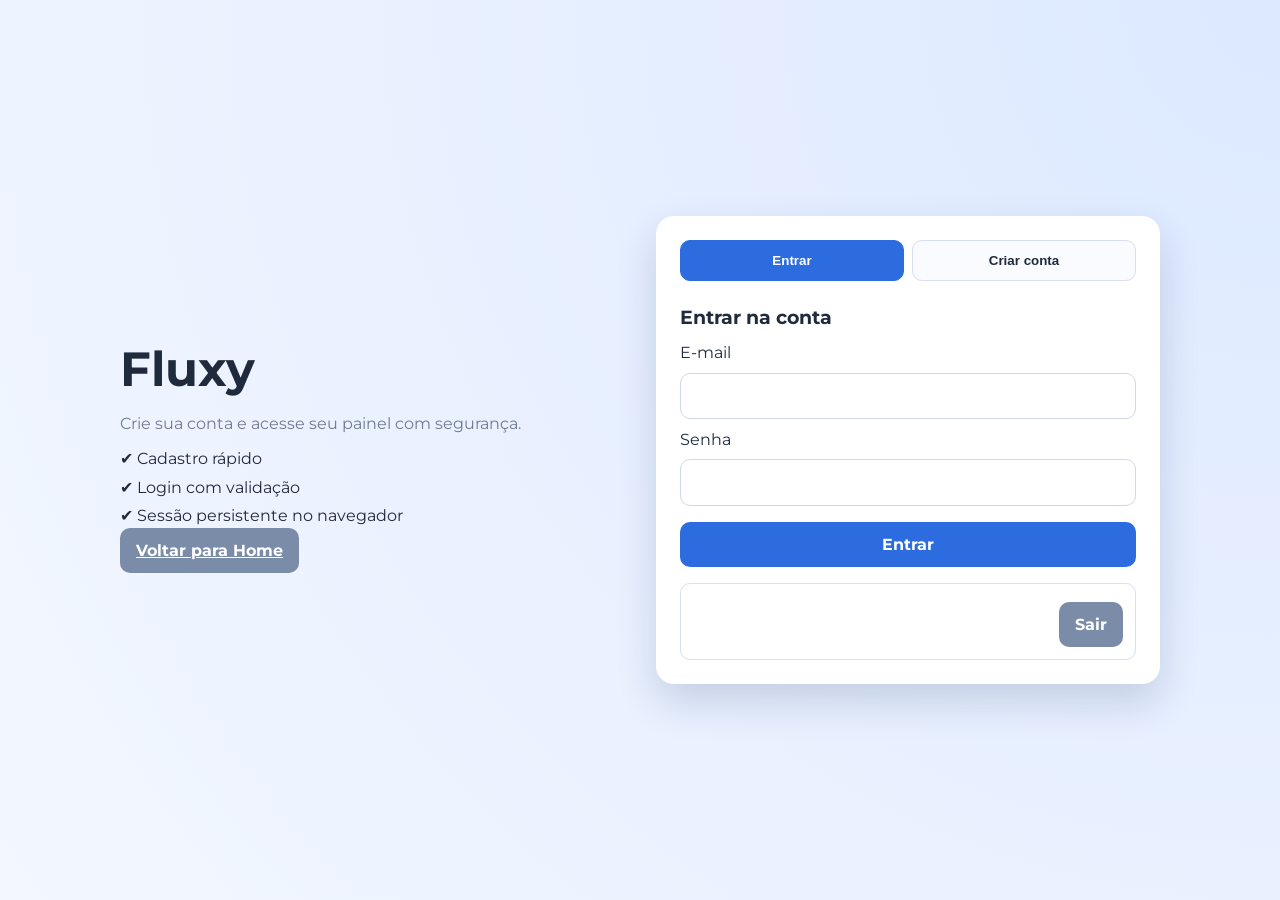
==== auth.html @ 10b09136 "Mantém home e redireciona botões para tela de autenticação" ====
<!DOCTYPE html>
<html lang="pt-BR">
<head>
  <meta charset="UTF-8" />
  <meta name="viewport" content="width=device-width, initial-scale=1.0" />
  <title>Fluxy - Cadastro e Login</title>
  <link rel="preconnect" href="https://fonts.googleapis.com" />
  <link rel="preconnect" href="https://fonts.gstatic.com" crossorigin />
  <link href="https://fonts.googleapis.com/css2?family=Montserrat:wght@400;500;600;700&display=swap" rel="stylesheet" />
  <link rel="stylesheet" href="style.css" />
</head>
<body>
  <main class="auth-layout">
    <section class="auth-hero">
      <h1>Fluxy</h1>
      <p>Crie sua conta e acesse seu painel com segurança.</p>
      <ul>
        <li>✔ Cadastro rápido</li>
        <li>✔ Login com validação</li>
        <li>✔ Sessão persistente no navegador</li>
      </ul>
      <a class="btn btn-secondary" href="index.html">Voltar para Home</a>
    </section>

    <section class="auth-card" aria-live="polite">
      <div class="tabs" role="tablist" aria-label="Autenticação">
        <button id="tab-login" class="tab is-active" type="button" role="tab" aria-selected="true" aria-controls="panel-login">Entrar</button>
        <button id="tab-register" class="tab" type="button" role="tab" aria-selected="false" aria-controls="panel-register">Criar conta</button>
      </div>

      <form id="panel-login" class="form is-active" role="tabpanel" aria-labelledby="tab-login" novalidate>
        <h2>Entrar na conta</h2>
        <label for="login-email">E-mail</label>
        <input id="login-email" name="email" type="email" autocomplete="email" required />

        <label for="login-password">Senha</label>
        <input id="login-password" name="password" type="password" autocomplete="current-password" minlength="6" required />

        <button type="submit" class="btn">Entrar</button>
      </form>

      <form id="panel-register" class="form" role="tabpanel" aria-labelledby="tab-register" hidden novalidate>
        <h2>Criar conta</h2>
        <label for="register-name">Nome</label>
        <input id="register-name" name="name" type="text" autocomplete="name" minlength="2" required />

        <label for="register-email">E-mail</label>
        <input id="register-email" name="email" type="email" autocomplete="email" required />

        <label for="register-password">Senha</label>
        <input id="register-password" name="password" type="password" autocomplete="new-password" minlength="6" required />

        <label for="register-confirm">Confirmar senha</label>
        <input id="register-confirm" name="confirmPassword" type="password" autocomplete="new-password" minlength="6" required />

        <button type="submit" class="btn">Criar conta</button>
      </form>

      <div id="auth-message" class="message" hidden></div>
      <div id="session-box" class="session" hidden>
        <p id="session-text"></p>
        <button id="logout-btn" class="btn btn-secondary" type="button">Sair</button>
      </div>
    </section>
  </main>

  <script src="script.js"></script>
</body>
</html>
---- style.css ----
:root {
  --bg: #f3f7ff;
  --card: #ffffff;
  --primary: #2d6cdf;
  --primary-dark: #1e4fb0;
  --text: #1f2a3d;
  --muted: #6e7b91;
  --error: #d64545;
  --success: #188b4b;
}

* {
  box-sizing: border-box;
}

body {
  margin: 0;
  font-family: "Montserrat", sans-serif;
  background: radial-gradient(circle at top right, #dce9ff, var(--bg));
  color: var(--text);
  min-height: 100vh;
}

.auth-layout {
  min-height: 100vh;
  width: min(1040px, 92%);
  margin: 0 auto;
  display: grid;
  gap: 2rem;
  align-items: center;
  grid-template-columns: repeat(auto-fit, minmax(300px, 1fr));
  padding: 2rem 0;
}

.auth-hero h1 {
  margin: 0;
  font-size: clamp(2rem, 6vw, 3rem);
}

.auth-hero p {
  color: var(--muted);
  margin: 1rem 0;
}

.auth-hero ul {
  padding: 0;
  list-style: none;
  display: grid;
  gap: 0.6rem;
}

.auth-card {
  background: var(--card);
  border-radius: 18px;
  box-shadow: 0 18px 40px rgba(14, 39, 80, 0.16);
  padding: 1.5rem;
}

.tabs {
  display: grid;
  grid-template-columns: 1fr 1fr;
  gap: 0.5rem;
  margin-bottom: 1rem;
}

.tab {
  border: 1px solid #d7dff0;
  border-radius: 10px;
  background: #f9fbff;
  color: var(--text);
  font-weight: 600;
  padding: 0.75rem;
  cursor: pointer;
}

.tab.is-active {
  background: var(--primary);
  color: #fff;
  border-color: var(--primary);
}

.form {
  display: none;
}

.form.is-active {
  display: grid;
  gap: 0.65rem;
}

.form h2 {
  margin: 0.5rem 0 0.25rem;
  font-size: 1.2rem;
}

input {
  border: 1px solid #cfd8eb;
  border-radius: 10px;
  padding: 0.8rem;
  font: inherit;
}

input:focus {
  outline: 2px solid #b8cdff;
  border-color: var(--primary);
}

.btn {
  margin-top: 0.4rem;
  border: none;
  border-radius: 10px;
  padding: 0.8rem 1rem;
  font: inherit;
  font-weight: 700;
  color: #fff;
  background: var(--primary);
  cursor: pointer;
}

.btn:hover {
  background: var(--primary-dark);
}

.btn-secondary {
  background: #7b8ca8;
}

.btn-secondary:hover {
  background: #5d6f8d;
}

.message {
  margin-top: 1rem;
  padding: 0.75rem;
  border-radius: 10px;
  font-weight: 500;
}

.message.success {
  background: #e8f8ef;
  color: var(--success);
}

.message.error {
  background: #ffeaea;
  color: var(--error);
}

.session {
  margin-top: 1rem;
  border: 1px solid #d7dff0;
  border-radius: 10px;
  padding: 0.75rem;
  display: flex;
  align-items: center;
  justify-content: space-between;
  gap: 1rem;
}
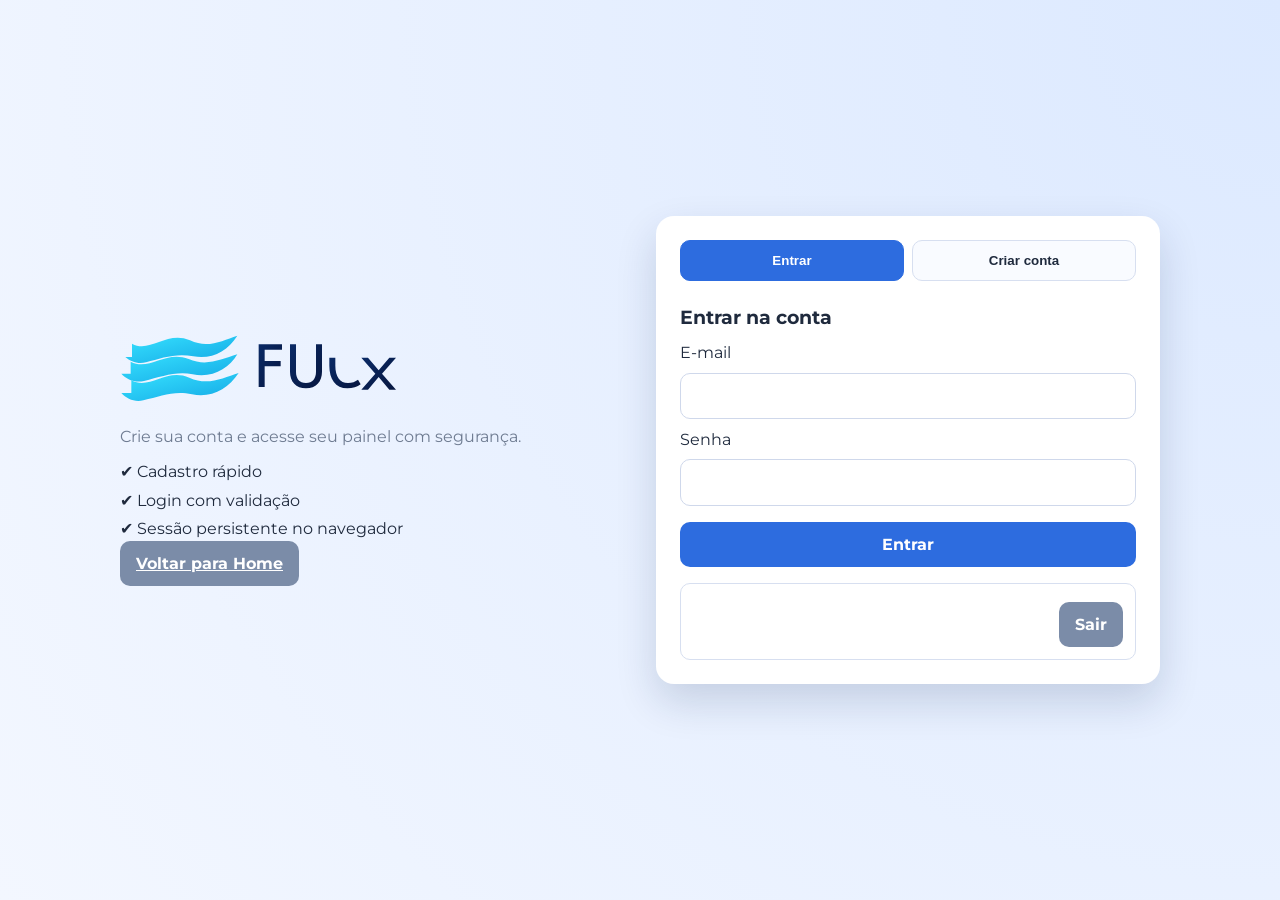
==== commit 838d9e5f: "Aplica logo da Fluxy no site e na tela de autenticação" ====
--- a/auth.html
+++ b/auth.html
@@ -12,7 +12,7 @@
 <body>
   <main class="auth-layout">
     <section class="auth-hero">
-      <h1>Fluxy</h1>
+      <img src="assets/fluxy-logo.svg" alt="Fluxy" class="logo-auth" />
       <p>Crie sua conta e acesse seu painel com segurança.</p>
       <ul>
         <li>✔ Cadastro rápido</li>
--- a/style.css
+++ b/style.css
@@ -156,3 +156,8 @@
   justify-content: space-between;
   gap: 1rem;
 }
+
+.logo-auth {
+  width: min(280px, 75vw);
+  height: auto;
+}
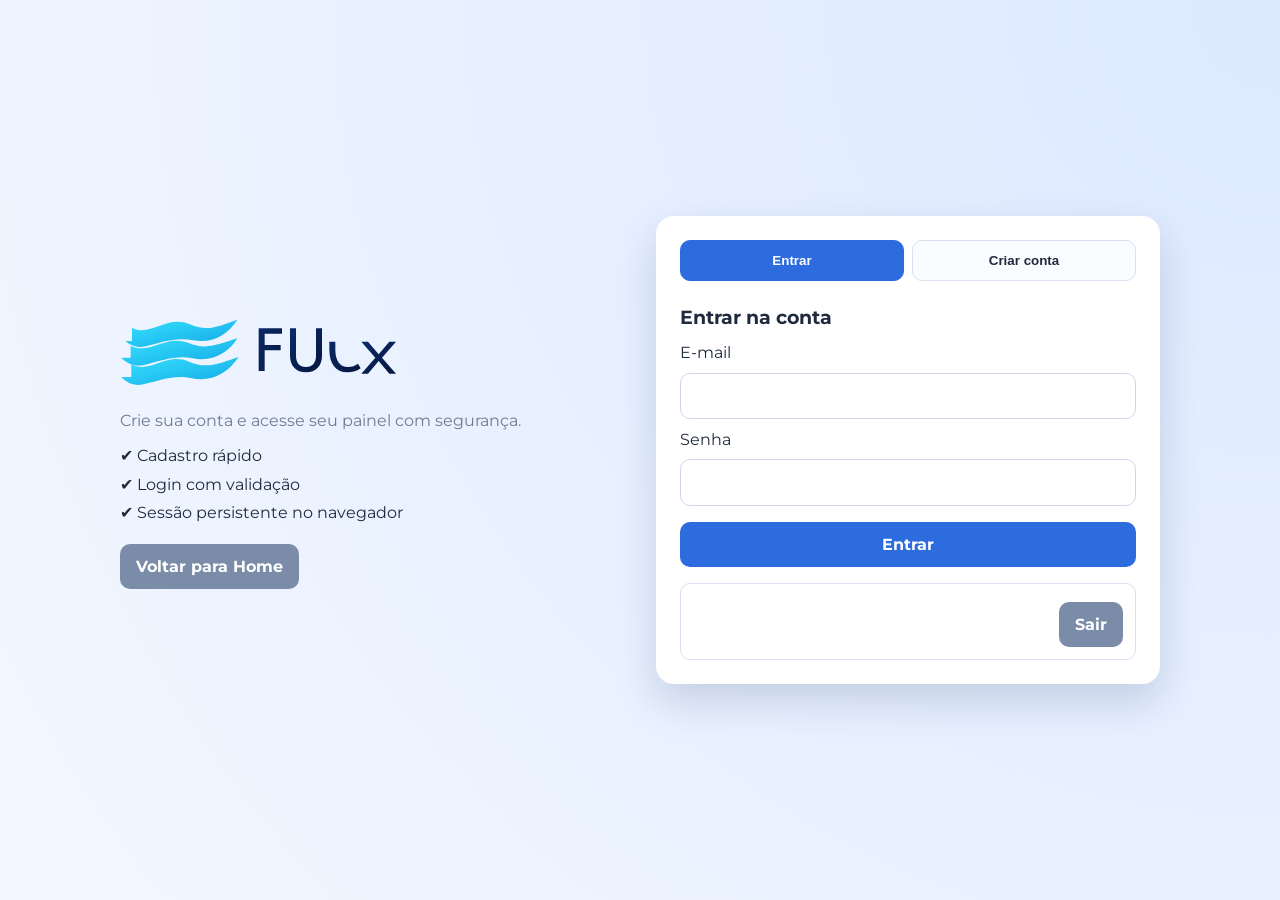
==== commit d9721399: "Merge branch 'main' into codex/add-account-creation-and-login-features-5rzhe7" ====
--- a/auth.html
+++ b/auth.html
@@ -30,6 +30,7 @@
 
       <form id="panel-login" class="form is-active" role="tabpanel" aria-labelledby="tab-login" novalidate>
         <h2>Entrar na conta</h2>
+
         <label for="login-email">E-mail</label>
         <input id="login-email" name="email" type="email" autocomplete="email" required />
 
@@ -41,6 +42,7 @@
 
       <form id="panel-register" class="form" role="tabpanel" aria-labelledby="tab-register" hidden novalidate>
         <h2>Criar conta</h2>
+
         <label for="register-name">Nome</label>
         <input id="register-name" name="name" type="text" autocomplete="name" minlength="2" required />
 
@@ -57,6 +59,7 @@
       </form>
 
       <div id="auth-message" class="message" hidden></div>
+
       <div id="session-box" class="session" hidden>
         <p id="session-text"></p>
         <button id="logout-btn" class="btn btn-secondary" type="button">Sair</button>
@@ -66,4 +69,4 @@
 
   <script src="script.js"></script>
 </body>
-</html>
+</html>
--- a/style.css
+++ b/style.css
@@ -32,9 +32,9 @@
   padding: 2rem 0;
 }
 
-.auth-hero h1 {
-  margin: 0;
-  font-size: clamp(2rem, 6vw, 3rem);
+.logo-auth {
+  width: min(280px, 75vw);
+  height: auto;
 }
 
 .auth-hero p {
@@ -115,6 +115,9 @@
   color: #fff;
   background: var(--primary);
   cursor: pointer;
+  text-decoration: none;
+  display: inline-block;
+  text-align: center;
 }
 
 .btn:hover {
@@ -155,9 +158,4 @@
   align-items: center;
   justify-content: space-between;
   gap: 1rem;
-}
-
-.logo-auth {
-  width: min(280px, 75vw);
-  height: auto;
-}
+}
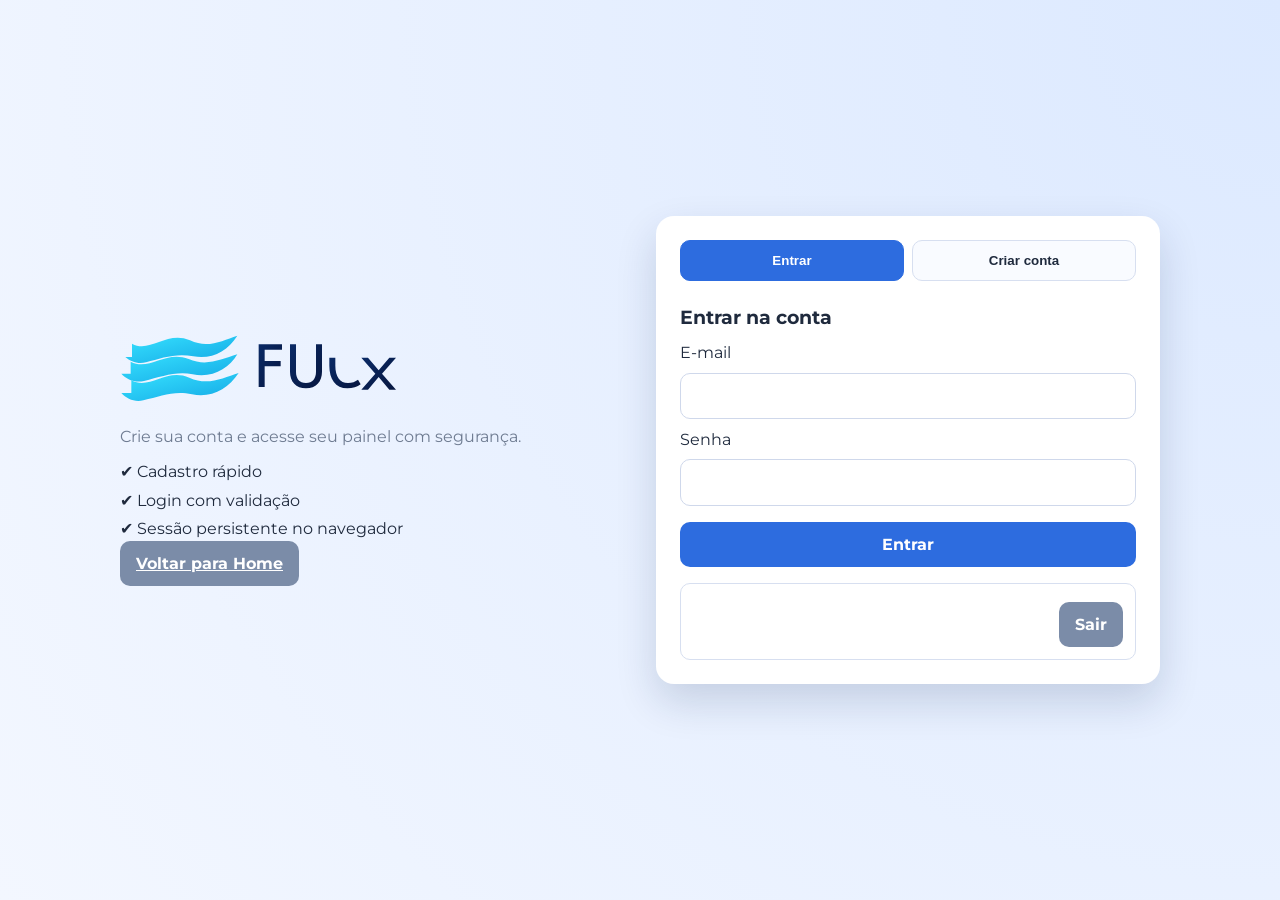
==== commit 0040e2db: "Reorganiza CSS em estrutura clara de estilos por página" ====
--- a/auth.html
+++ b/auth.html
@@ -7,7 +7,7 @@
   <link rel="preconnect" href="https://fonts.googleapis.com" />
   <link rel="preconnect" href="https://fonts.gstatic.com" crossorigin />
   <link href="https://fonts.googleapis.com/css2?family=Montserrat:wght@400;500;600;700&display=swap" rel="stylesheet" />
-  <link rel="stylesheet" href="style.css" />
+  <link rel="stylesheet" href="styles/auth.css" />
 </head>
 <body>
   <main class="auth-layout">
@@ -30,7 +30,6 @@
 
       <form id="panel-login" class="form is-active" role="tabpanel" aria-labelledby="tab-login" novalidate>
         <h2>Entrar na conta</h2>
-
         <label for="login-email">E-mail</label>
         <input id="login-email" name="email" type="email" autocomplete="email" required />
 
@@ -42,7 +41,6 @@
 
       <form id="panel-register" class="form" role="tabpanel" aria-labelledby="tab-register" hidden novalidate>
         <h2>Criar conta</h2>
-
         <label for="register-name">Nome</label>
         <input id="register-name" name="name" type="text" autocomplete="name" minlength="2" required />
 
@@ -59,7 +57,6 @@
       </form>
 
       <div id="auth-message" class="message" hidden></div>
-
       <div id="session-box" class="session" hidden>
         <p id="session-text"></p>
         <button id="logout-btn" class="btn btn-secondary" type="button">Sair</button>
@@ -69,4 +66,4 @@
 
   <script src="script.js"></script>
 </body>
-</html>+</html>
--- a/styles/auth.css
+++ b/styles/auth.css
@@ -0,0 +1,163 @@
+:root {
+  --bg: #f3f7ff;
+  --card: #ffffff;
+  --primary: #2d6cdf;
+  --primary-dark: #1e4fb0;
+  --text: #1f2a3d;
+  --muted: #6e7b91;
+  --error: #d64545;
+  --success: #188b4b;
+}
+
+* {
+  box-sizing: border-box;
+}
+
+body {
+  margin: 0;
+  font-family: "Montserrat", sans-serif;
+  background: radial-gradient(circle at top right, #dce9ff, var(--bg));
+  color: var(--text);
+  min-height: 100vh;
+}
+
+.auth-layout {
+  min-height: 100vh;
+  width: min(1040px, 92%);
+  margin: 0 auto;
+  display: grid;
+  gap: 2rem;
+  align-items: center;
+  grid-template-columns: repeat(auto-fit, minmax(300px, 1fr));
+  padding: 2rem 0;
+}
+
+.auth-hero h1 {
+  margin: 0;
+  font-size: clamp(2rem, 6vw, 3rem);
+}
+
+.auth-hero p {
+  color: var(--muted);
+  margin: 1rem 0;
+}
+
+.auth-hero ul {
+  padding: 0;
+  list-style: none;
+  display: grid;
+  gap: 0.6rem;
+}
+
+.auth-card {
+  background: var(--card);
+  border-radius: 18px;
+  box-shadow: 0 18px 40px rgba(14, 39, 80, 0.16);
+  padding: 1.5rem;
+}
+
+.tabs {
+  display: grid;
+  grid-template-columns: 1fr 1fr;
+  gap: 0.5rem;
+  margin-bottom: 1rem;
+}
+
+.tab {
+  border: 1px solid #d7dff0;
+  border-radius: 10px;
+  background: #f9fbff;
+  color: var(--text);
+  font-weight: 600;
+  padding: 0.75rem;
+  cursor: pointer;
+}
+
+.tab.is-active {
+  background: var(--primary);
+  color: #fff;
+  border-color: var(--primary);
+}
+
+.form {
+  display: none;
+}
+
+.form.is-active {
+  display: grid;
+  gap: 0.65rem;
+}
+
+.form h2 {
+  margin: 0.5rem 0 0.25rem;
+  font-size: 1.2rem;
+}
+
+input {
+  border: 1px solid #cfd8eb;
+  border-radius: 10px;
+  padding: 0.8rem;
+  font: inherit;
+}
+
+input:focus {
+  outline: 2px solid #b8cdff;
+  border-color: var(--primary);
+}
+
+.btn {
+  margin-top: 0.4rem;
+  border: none;
+  border-radius: 10px;
+  padding: 0.8rem 1rem;
+  font: inherit;
+  font-weight: 700;
+  color: #fff;
+  background: var(--primary);
+  cursor: pointer;
+}
+
+.btn:hover {
+  background: var(--primary-dark);
+}
+
+.btn-secondary {
+  background: #7b8ca8;
+}
+
+.btn-secondary:hover {
+  background: #5d6f8d;
+}
+
+.message {
+  margin-top: 1rem;
+  padding: 0.75rem;
+  border-radius: 10px;
+  font-weight: 500;
+}
+
+.message.success {
+  background: #e8f8ef;
+  color: var(--success);
+}
+
+.message.error {
+  background: #ffeaea;
+  color: var(--error);
+}
+
+.session {
+  margin-top: 1rem;
+  border: 1px solid #d7dff0;
+  border-radius: 10px;
+  padding: 0.75rem;
+  display: flex;
+  align-items: center;
+  justify-content: space-between;
+  gap: 1rem;
+}
+
+.logo-auth {
+  width: min(280px, 75vw);
+  height: auto;
+}
